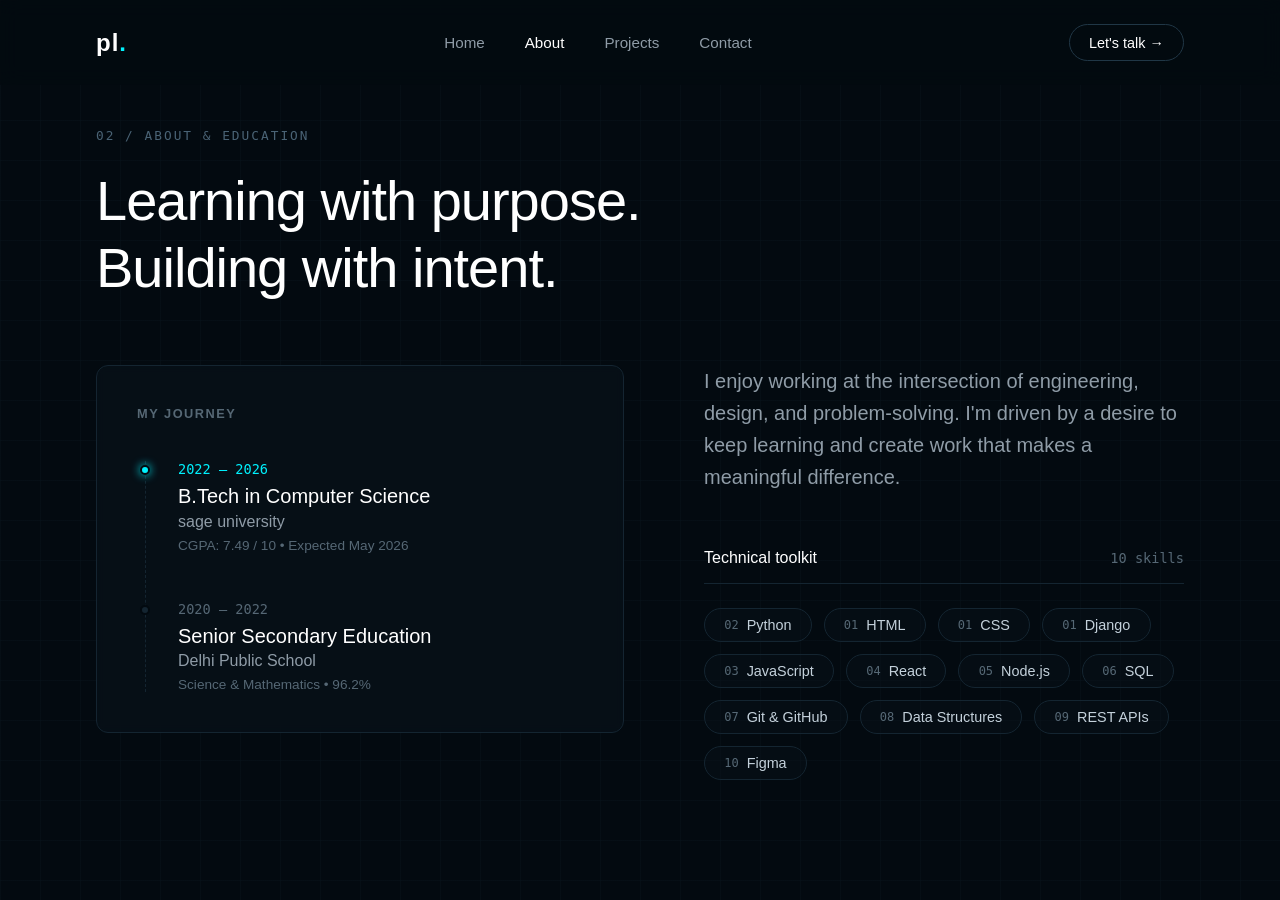
==== about.html @ ba014952 "first commit" ====
<!DOCTYPE html>
<html lang="en">
<head>
    <meta charset="UTF-8">
    <meta name="viewport" content="width=device-width, initial-scale=1.0">
    <title>Priyansh | Portfolio</title>
    <link rel="stylesheet" href="style.css">
</head>
<body>

    <!-- NAVBAR SECTION -->
    <nav class="navbar">
        <div class="logo">pl<span>.</span></div>
        <ul class="nav-links">
            <li><a href="index.html" >Home</a></li>
            <li><a href="about.html" class="active">About</a></li>
            <li><a href="projects.html">Projects</a></li>
            <li><a href="contact">Contact</a></li>
        </ul>
        <a href="#contact" class="btn-talk">Let's talk &rarr;</a>
    </nav>


    <!-- PAGE 2: ABOUT & EDUCATION SECTION -->
<section id="about" class="about-page-container">
    
    <!-- Top Sub-heading -->
    <div class="page-badge">02 / ABOUT & EDUCATION</div>
    
    <!-- Main Big Heading -->
    <h1 class="about-main-heading">Learning with purpose.<br>Building with intent.</h1>

    <!-- Two Column Layout -->
    <div class="about-grid-layout">
        
        <!-- Left Column: Education Timeline (My Journey Card) -->
        <div class="journey-card">
            <div class="card-header-text">MY JOURNEY</div>
            
            <div class="timeline">
                <!-- Education Item 1 -->
                <div class="timeline-item">
                    <div class="timeline-dot-active"></div>
                    <div class="timeline-date-active">2022 — 2026</div>
                    <h3 class="edu-title">B.Tech in Computer Science</h3>
                    <p class="edu-sub">sage university</p>
                    <p class="edu-meta">CGPA: 7.49 / 10 • Expected May 2026</p>
                </div>
                
                <!-- Education Item 2 -->
                <div class="timeline-item">
                    <div class="timeline-dot"></div>
                    <div class="timeline-date">2020 — 2022</div>
                    <h3 class="edu-title">Senior Secondary Education</h3>
                    <p class="edu-sub">Delhi Public School</p>
                    <p class="edu-meta">Science & Mathematics • 96.2%</p>
                </div>
            </div>
        </div>

        <!-- Right Column: Paragraph and Skills Toolkit -->
        <div class="skills-info-column">
            <p class="about-bio-text">
                I enjoy working at the intersection of engineering, design, and problem-solving. I'm driven by a desire to keep learning and create work that makes a meaningful difference.
            </p>

            <!-- Technical Toolkit Area -->
            <div class="toolkit-section">
                <div class="toolkit-header">
                    <span class="toolkit-title">Technical toolkit</span>
                    <span class="skills-count">10 skills</span>
                </div>

                <!-- Skills Tags Grid -->
                <div class="skills-tags-container">
                    
                    <span class="skill-tag"><span>02</span> Python</span>
                    <span class="skill-tag"><span>01</span> HTML</span>
                    <span class="skill-tag"><span>01</span> CSS</span>
                    <span class="skill-tag"><span>01</span> Django</span>                     
                    <span class="skill-tag"><span>03</span> JavaScript</span>
                    <span class="skill-tag"><span>04</span> React</span>
                    <span class="skill-tag"><span>05</span> Node.js</span>
                    <span class="skill-tag"><span>06</span> SQL</span>
                    <span class="skill-tag"><span>07</span> Git & GitHub</span>
                    <span class="skill-tag"><span>08</span> Data Structures</span>
                    <span class="skill-tag"><span>09</span> REST APIs</span>
                    <span class="skill-tag"><span>10</span> Figma</span>

                </div>
            </div>
        </div>

    </div>
</section>




</body>
</html>
---- style.css ----
/* GENERAL STYLES */
* {
    margin: 0;
    padding: 0;
    box-sizing: border-box;
    font-family: 'Segoe UI', Arial, sans-serif;
    scroll-behavior: smooth;
}

body {
    background-color: #030a10; /* Dark premium background */
    color: #ffffff;
    min-height: 100vh;
    overflow-x: hidden;
}

/* NAVBAR */
.navbar {
    display: flex;
    justify-content: space-between;
    align-items: center;
    padding: 1.5rem 6rem;
    position: fixed;
    width: 100%;
    top: 0;
    z-index: 1000;
    background-color: rgba(3, 10, 16, 0.8);
    backdrop-filter: blur(10px);
}

.navbar .logo {
    font-size: 1.5rem;
    font-weight: 700;
    letter-spacing: 1px;
}

.navbar .logo span {
    color: #00f2fe;
}

.nav-links {
    display: flex;
    list-style: none;
    gap: 2.5rem;
}

.nav-links li a {
    color: #8f9ca7;
    text-decoration: none;
    font-size: 0.95rem;
    transition: color 0.3s;
}

.nav-links li a:hover, .nav-links li a.active {
    color: #ffffff;
}

.btn-talk {
    border: 1px solid #203746;
    padding: 0.6rem 1.2rem;
    border-radius: 20px;
    color: #ffffff;
    text-decoration: none;
    font-size: 0.9rem;
    transition: all 0.3s;
}

.btn-talk:hover {
    border-color: #00f2fe;
    color: #00f2fe;
}

/* HERO SECTION LAYOUT */
.hero-container {
    display: flex;
    align-items: center;
    justify-content: space-between;
    padding: 8rem 6rem 4rem 6rem;
    min-height: 100vh;
    gap: 4rem;
}

/* LEFT CONTENT */
.hero-content {
    flex: 1.2;
    max-width: 650px;
}

.badge {
    display: inline-flex;
    align-items: center;
    gap: 8px;
    color: #00f2fe;
    font-size: 0.85rem;
    text-transform: uppercase;
    letter-spacing: 1.5px;
    margin-bottom: 2rem;
}

.badge .dot {
    width: 8px;
    height: 8px;
    background-color: #00f2fe;
    border-radius: 5px;
    box-shadow: 0 0 10px #00f2fe;
}

.hero-content h1 {
    font-size: 4rem;
    font-weight: 600;
    line-height: 1.1;
    margin-bottom: 1.5rem;
    letter-spacing: -1px;
}

.accent-text {
    color: #00f2fe; /* Teal Accent Color */
}

.italic-text {
    font-style: italic;
    font-weight: 300;
    color: #c4d1db;
}

.tagline {
    color: #8f9ca7;
    font-family: monospace;
    font-size: 1.1rem;
    margin-bottom: 1.5rem;
}

.description {
    color: #8f9ca7;
    font-size: 1.1rem;
    line-height: 1.6;
    margin-bottom: 3rem;
    max-width: 500px;
}

/* BUTTONS */
.cta-buttons {
    display: flex;
    gap: 1.5rem;
}

.btn-primary {
    background-color: #00f2fe;
    color: #030a10;
    padding: 0.8rem 1.8rem;
    border-radius: 8px;
    text-decoration: none;
    font-weight: 600;
    transition: opacity 0.3s;
}

.btn-primary:hover {
    opacity: 0.9;
}

.btn-secondary {
    border: 1px solid #203746;
    color: #8f9ca7;
    padding: 0.8rem 1.8rem;
    border-radius: 8px;
    text-decoration: none;
    transition: all 0.3s;
}

.btn-secondary:hover {
    border-color: #ffffff;
    color: #ffffff;
}

/* RIGHT VISUAL (CODE BOX) */
.hero-visual {
    flex: 1;
    position: relative;
    display: flex;
    justify-content: center;
    align-items: center;
}

.circle-bg {
    position: absolute;
    width: 350px;
    height: 350px;
    background: radial-gradient(circle, rgba(0,242,254,0.05) 0%, rgba(3,10,16,0) 70%);
    border-radius: 50%;
    z-index: 1;
}

.code-box {
    background-color: #09131b;
    border: 1px solid #142531;
    border-radius: 12px;
    width: 100%;
    max-width: 400px;
    padding: 1.5rem;
    box-shadow: 0 20px 40px rgba(0,0,0,0.5);
    z-index: 2;
    font-family: 'Courier New', Courier, monospace;
}

.code-header {
    display: flex;
    gap: 6px;
    margin-bottom: 1.5rem;
}

.dot-win {
    width: 10px;
    height: 10px;
    border-radius: 50%;
}
.red { background-color: #ff5f56; }
.yellow { background-color: #ffbd2e; }
.green { background-color: #27c93f; }

.code-body {
    color: #9cdcfe;
    font-size: 0.95rem;
    line-height: 1.8;
    margin-bottom: 1.5rem;
}

.indent { padding-left: 2rem; }
.keyword { color: #569cd6; }
.variable { color: #9cdcfe; }
.property { color: #4fc1ff; }
.string { color: #ce9178; }

.code-footer {
    display: flex;
    align-items: center;
    gap: 8px;
    color: #566875;
    font-size: 0.8rem;
    border-top: 1px solid #142531;
    padding-top: 1rem;
}

.dot-footer {
    width: 6px;
    height: 6px;
    background-color: #00f2fe;
    border-radius: 50%;
}

/* RESPONSIVE MEDIA QUERIES (मोबाइल फ्रेंडली) */
@media (max-width: 1024px) {
    .navbar { padding: 1.5rem 2rem; }
    .hero-container { padding: 8rem 2rem 4rem 2rem; gap: 2rem; }
    .hero-content h1 { font-size: 3rem; }
}

@media (max-width: 768px) {
    .navbar .nav-links, .btn-talk { display: none; } /* सिम्पल रखने के लिए मोबाइल पर लिंक्स हाइड किए */
    .hero-container { flex-direction: column; text-align: center; justify-content: center; padding-top: 6rem; }
    .hero-content { display: flex; flex-direction: column; align-items: center; }
    .description { max-width: 100%; }
    .cta-buttons { width: 100%; justify-content: center; }
    .hero-visual { width: 100%; margin-top: 2rem; }
}





/* ===================================================
   PAGE 2: ABOUT & EDUCATION SECTION STYLES
   =================================================== */

.about-page-container {
    padding: 8rem 6rem 4rem 6rem;
    min-height: 100vh;
    display: flex;
    flex-direction: column;
    background-color: #030a10;
    /* Background Grid Blueprint Lines Layout */
    background-image: 
        linear-gradient(rgba(20, 37, 49, 0.15) 1px, transparent 1px),
        linear-gradient(90deg, rgba(20, 37, 49, 0.15) 1px, transparent 1px);
    background-size: 40px 40px;
}

.page-badge {
    color: #4a6375;
    font-size: 0.8rem;
    font-family: monospace;
    letter-spacing: 2px;
    margin-bottom: 1.5rem;
}

.about-main-heading {
    font-size: 3.5rem;
    font-weight: 500;
    line-height: 1.2;
    color: #ffffff;
    margin-bottom: 4rem;
    letter-spacing: -1px;
}

/* GRID LAYOUT FOR TWO COLUMNS */
.about-grid-layout {
    display: grid;
    grid-template-columns: 1.1fr 1fr;
    gap: 5rem;
    align-items: start;
}

/* LEFT COLUMN - MY JOURNEY CARD */
.journey-card {
    background-color: rgba(9, 19, 27, 0.6);
    border: 1px solid #142531;
    border-radius: 12px;
    padding: 2.5rem;
    backdrop-filter: blur(5px);
}

.card-header-text {
    font-size: 0.8rem;
    color: #566875;
    letter-spacing: 1.5px;
    font-weight: 600;
    margin-bottom: 2.5rem;
}

/* TIMELINE DESIGN */
.timeline {
    position: relative;
    border-left: 1px dashed #142531;
    padding-left: 2rem;
    margin-left: 0.5rem;
}

.timeline-item {
    position: relative;
    margin-bottom: 3rem;
}

.timeline-item:last-child {
    margin-bottom: 0;
}

/* Dots inside timeline */
.timeline-dot-active, .timeline-dot {
    position: absolute;
    left: -2.35rem;
    top: 4px;
    width: 10px;
    height: 10px;
    border-radius: 50%;
}

.timeline-dot-active {
    background-color: #00f2fe;
    box-shadow: 0 0 10px #00f2fe;
    border: 2px solid #030a10;
}

.timeline-dot {
    background-color: #142531;
    border: 2px solid #030a10;
}

/* Dates */
.timeline-date-active {
    color: #00f2fe;
    font-size: 0.85rem;
    font-family: monospace;
    margin-bottom: 0.5rem;
}

.timeline-date {
    color: #566875;
    font-size: 0.85rem;
    font-family: monospace;
    margin-bottom: 0.5rem;
}

.edu-title {
    color: #ffffff;
    font-size: 1.25rem;
    font-weight: 500;
    margin-bottom: 0.3rem;
}

.edu-sub {
    color: #8f9ca7;
    font-size: 1rem;
    margin-bottom: 0.4rem;
}

.edu-meta {
    color: #566875;
    font-size: 0.85rem;
}

/* RIGHT COLUMN - TEXT & TOOLKIT */
.skills-info-column {
    display: flex;
    flex-direction: column;
    gap: 3.5rem;
}

.about-bio-text {
    color: #8f9ca7;
    font-size: 1.25rem;
    line-height: 1.6;
    font-weight: 300;
}

/* TOOLKIT SECTION */
.toolkit-header {
    display: flex;
    justify-content: space-between;
    align-items: center;
    border-bottom: 1px solid #142531;
    padding-bottom: 1rem;
    margin-bottom: 1.5rem;
}

.toolkit-title {
    color: #ffffff;
    font-size: 1rem;
    font-weight: 500;
}

.skills-count {
    color: #566875;
    font-size: 0.85rem;
    font-family: monospace;
}

/* PILL TAGS GRID */
.skills-tags-container {
    display: flex;
    flex-wrap: wrap;
    gap: 12px;
}

.skill-tag {
    background-color: rgba(9, 19, 27, 0.4);
    border: 1px solid #142531;
    padding: 0.5rem 1.2rem;
    border-radius: 20px;
    font-size: 0.9rem;
    color: #c4d1db;
    display: inline-flex;
    align-items: center;
    gap: 8px;
    transition: all 0.3s ease;
    cursor: default;
}

.skill-tag span {
    color: #566875;
    font-family: monospace;
    font-size: 0.75rem;
}

.skill-tag:hover {
    border-color: #00f2fe;
    color: #ffffff;
    transform: translateY(-2px);
    background-color: rgba(0, 242, 254, 0.02);
}

/* RESPONSIVE DESIGN (FOR TABLETS & MOBILES) */
@media (max-width: 1024px) {
    .about-page-container { padding: 6rem 2rem 4rem 2rem; }
    .about-main-heading { font-size: 2.8rem; }
    .about-grid-layout { grid-template-columns: 1fr; gap: 3.5rem; }
}

@media (max-width: 600px) {
    .about-main-heading { font-size: 2.2rem; }
    .journey-card { padding: 1.5rem; }
    .about-bio-text { font-size: 1.1rem; }
}





/* ===================================================
   PAGE 3: PROJECTS SECTION (3-COLUMN LAYOUT)
   =================================================== */

.projects-header-flex {
    display: flex;
    justify-content: space-between;
    align-items: flex-end;
    width: 100%;
    margin-bottom: 4rem;
}

.projects-sub-text {
    color: #566875;
    font-size: 1.05rem;
    line-height: 1.5;
    text-align: right;
    font-weight: 300;
}

/* 3 Column Layout Grid */
.projects-triple-grid {
    display: grid;
    grid-template-columns: repeat(3, 1fr);
    gap: 2rem;
    width: 100%;
}

/* Base Card Design */
.project-premium-card {
    background-color: rgba(9, 19, 27, 0.6);
    border: 1px solid #142531;
    border-radius: 12px;
    padding: 2.5rem 2rem;
    display: flex;
    flex-direction: column;
    position: relative;
    backdrop-filter: blur(5px);
    transition: transform 0.3s ease, border-color 0.3s ease;
}

/* Hover Lift Effect */
.project-premium-card:hover {
    transform: translateY(-6px);
}

/* Top Border Color Variants */
.border-cyan { border-top: 3px solid #00f2fe; }
.border-green { border-top: 3px solid #00ffaa; }
.border-purple { border-top: 3px solid #8a2be2; }

.border-cyan:hover { border-color: #00f2fe; }
.border-green:hover { border-color: #00ffaa; }
.border-purple:hover { border-color: #8a2be2; }

/* Inside Card Components */
.proj-card-top {
    display: flex;
    justify-content: space-between;
    align-items: center;
    margin-bottom: 2rem;
}

.proj-id {
    color: #4a6375;
    font-family: monospace;
    font-size: 0.8rem;
    letter-spacing: 1px;
}

.proj-arrow-link {
    color: #566875;
    text-decoration: none;
    font-size: 1.3rem;
    transition: color 0.2s;
}

.project-premium-card:hover .proj-arrow-link {
    color: #ffffff;
}

.proj-main-title {
    font-size: 1.6rem;
    font-weight: 500;
    color: #ffffff;
    margin-bottom: 1rem;
}

.proj-desc-text {
    color: #8f9ca7;
    font-size: 0.95rem;
    line-height: 1.6;
    margin-bottom: 2rem;
    min-height: 75px; /* Keeps card content aligned */
}

/* Technology Tags */
.proj-tech-pills {
    display: flex;
    flex-wrap: wrap;
    gap: 8px;
    margin-bottom: 2.5rem;
}

.proj-tech-pills span {
    background-color: rgba(20, 37, 49, 0.4);
    border: 1px solid rgba(20, 37, 49, 0.7);
    padding: 0.3rem 0.8rem;
    border-radius: 6px;
    font-size: 0.8rem;
    color: #8f9ca7;
}

.border-cyan:hover .proj-tech-pills span { color: #00f2fe; border-color: rgba(0, 242, 254, 0.3); }
.border-green:hover .proj-tech-pills span { color: #00ffaa; border-color: rgba(0, 255, 170, 0.3); }
.border-purple:hover .proj-tech-pills span { color: #cc99ff; border-color: rgba(138, 43, 226, 0.3); }

/* Bullet Points Styles */
.proj-bullet-metrics {
    list-style: none;
    margin-bottom: 3rem;
}

.proj-bullet-metrics li {
    color: #8f9ca7;
    font-size: 0.9rem;
    margin-bottom: 0.6rem;
    position: relative;
    padding-left: 1.2rem;
}

/* Custom minimal bullet arrow icon style */
.proj-bullet-metrics li::before {
    content: "↳";
    position: absolute;
    left: 0;
    color: #566875;
}

/* Github Footer Link */
.github-footer-link {
    color: #8f9ca7;
    text-decoration: none;
    font-size: 0.9rem;
    font-weight: 500;
    margin-top: auto; /* Pushes link to bottom of card */
    transition: color 0.2s;
}

.project-premium-card:hover .github-footer-link {
    color: #ffffff;
}

/* RESPONSIVE LAYOUT FOR SMALLER SCREENS */
@media (max-width: 1100px) {
    .projects-triple-grid {
        grid-template-columns: repeat(2, 1fr);
    }
    .projects-header-flex {
        flex-direction: column;
        align-items: flex-start;
        gap: 1rem;
    }
    .projects-sub-text {
        text-align: left;
    }
}

@media (max-width: 768px) {
    .projects-triple-grid {
        grid-template-columns: 1fr;
    }
    .proj-desc-text {
        min-height: auto;
    }
}





/* ===================================================
   PAGE 4: CONTACT & PREMIUM FOOTER STYLES
   =================================================== */

.contact-left-links {
    display: flex;
    flex-direction: column;
}

/* Social Rows Styling */
.social-rows-container {
    display: flex;
    flex-direction: column;
    gap: 1rem;
    max-width: 400px;
    width: 100%;
}

.social-row {
    display: flex;
    align-items: center;
    padding: 1rem 0;
    border-bottom: 1px solid rgba(20, 37, 49, 0.4);
    text-decoration: none;
    color: #8f9ca7;
    transition: all 0.3s ease;
}

.social-icon-box {
    width: 40px;
    height: 40px;
    background-color: rgba(9, 19, 27, 0.6);
    border: 1px solid #142531;
    border-radius: 8px;
    display: flex;
    justify-content: center;
    align-items: center;
    margin-right: 1.2rem;
    color: #8f9ca7;
    transition: all 0.3s ease;
}

.social-text {
    display: flex;
    flex-direction: column;
    flex-grow: 1;
}

.social-label {
    font-size: 0.75rem;
    color: #4a6375;
    font-family: monospace;
    text-transform: uppercase;
}

.social-name {
    font-size: 1.05rem;
    color: #ffffff;
    font-weight: 500;
    margin-top: 2px;
}

.social-arrow {
    font-size: 1.2rem;
    color: #4a6375;
    transition: transform 0.3s ease, color 0.3s ease;
}

/* Social Hover Effects */
.social-row:hover {
    border-bottom-color: #00f2fe;
}

.social-row:hover .social-icon-box {
    border-color: #00f2fe;
    color: #00f2fe;
    background-color: rgba(0, 242, 254, 0.02);
}

.social-row:hover .social-arrow {
    transform: translateX(5px);
    color: #00f2fe;
}

/* RIGHT COLUMN - CONTACT FORM CARD */
.contact-form-card {
    background-color: #050e14;
    border: 1px solid #142531;
    border-radius: 16px;
    padding: 3rem;
    box-shadow: 0 30px 60px rgba(0,0,0,0.6);
    width: 100%;
}

.form-card-header {
    display: flex;
    justify-content: space-between;
    align-items: center;
    margin-bottom: 3rem;
}

.form-title {
    font-size: 1.2rem;
    color: #ffffff;
    font-weight: 500;
}

.form-status-tag {
    font-size: 0.8rem;
    color: #566875;
    font-family: monospace;
    display: flex;
    align-items: center;
    gap: 6px;
}

.status-dot {
    width: 6px;
    height: 6px;
    background-color: #27c93f;
    border-radius: 50%;
    box-shadow: 0 0 8px #27c93f;
}

/* Interactive Input Groups */
.interactive-form-group {
    display: flex;
    flex-direction: column;
    margin-bottom: 2rem;
    border-bottom: 1px solid #142531;
    padding-bottom: 0.5rem;
}

.interactive-form-group label {
    font-size: 0.75rem;
    color: #4a6375;
    text-transform: uppercase;
    font-family: monospace;
    letter-spacing: 0.5px;
    margin-bottom: 6px;
}

.interactive-form-group input, 
.interactive-form-group textarea {
    background: transparent;
    border: none;
    outline: none;
    color: #ffffff;
    font-size: 1.1rem;
    padding: 0.3rem 0;
    width: 100%;
}

.interactive-form-group input::placeholder,
.interactive-form-group textarea::placeholder {
    color: #2c3a45;
}

/* Active Highlight on Focus */
.interactive-form-group:focus-within {
    border-bottom-color: #00f2fe;
}
.interactive-form-group:focus-within label {
    color: #00f2fe;
}

/* Cyan Solid Glow Button */
.form-submit-glow-btn {
    background-color: #38ef7d; /* Cyan Mint Palette */
    background: linear-gradient(to right, #11998e, #38ef7d); 
    background-color: #2bebc8; /* Cyan visual match from image */
    color: #030a10;
    width: 100%;
    padding: 1.1rem;
    border: none;
    border-radius: 8px;
    font-size: 1.05rem;
    font-weight: 600;
    cursor: pointer;
    display: flex;
    justify-content: center;
    align-items: center;
    gap: 8px;
    margin-top: 1rem;
    transition: opacity 0.3s ease, box-shadow 0.3s ease;
}

.form-submit-glow-btn:hover {
    opacity: 0.95;
    box-shadow: 0 0 20px rgba(43, 235, 200, 0.4);
}

.btn-arrow {
    font-size: 1.2rem;
}

/* PREMIUM MINIMALIST FOOTER */
.premium-footer-bar {
    margin-top: auto; /* Pushes footer to absolute bottom of page container */
    padding-top: 6rem;
    display: flex;
    justify-content: space-between;
    align-items: center;
    width: 100%;
    border-top: 1px solid rgba(20, 37, 49, 0.2);
    color: #4a6375;
    font-size: 0.85rem;
}

.footer-logo {
    font-weight: 700;
    color: #ffffff;
}

.footer-center-text {
    font-weight: 300;
}

.back-to-top-link {
    color: #4a6375;
    text-decoration: none;
    transition: color 0.2s;
}

.back-to-top-link:hover {
    color: #ffffff;
}

/* RESPONSIVE LAYOUT FOR MOBILE */
@media (max-width: 900px) {
    .contact-form-card {
        padding: 2rem 1.5rem;
    }
    .about-main-heading {
        font-size: 2.8rem;
    }
    .premium-footer-bar {
        flex-direction: column;
        gap: 1rem;
        text-align: center;
        padding-top: 4rem;
    }
}
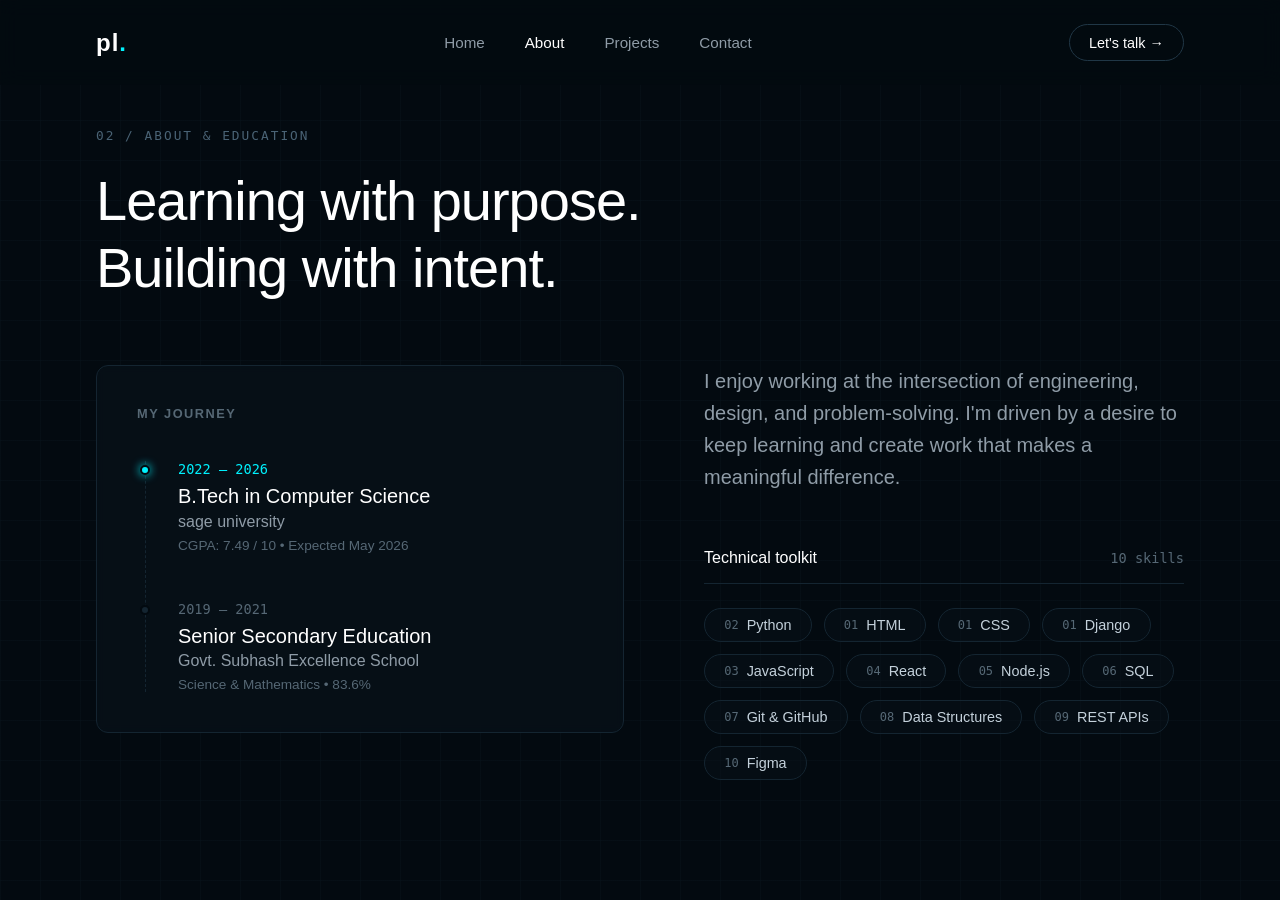
==== commit 8f7d0df9: "second  commit" ====
--- a/about.html
+++ b/about.html
@@ -50,10 +50,10 @@
                 <!-- Education Item 2 -->
                 <div class="timeline-item">
                     <div class="timeline-dot"></div>
-                    <div class="timeline-date">2020 — 2022</div>
+                    <div class="timeline-date">2019 — 2021</div>
                     <h3 class="edu-title">Senior Secondary Education</h3>
-                    <p class="edu-sub">Delhi Public School</p>
-                    <p class="edu-meta">Science & Mathematics • 96.2%</p>
+                    <p class="edu-sub">Govt. Subhash Excellence School</p>
+                    <p class="edu-meta">Science & Mathematics • 83.6%</p>
                 </div>
             </div>
         </div>
